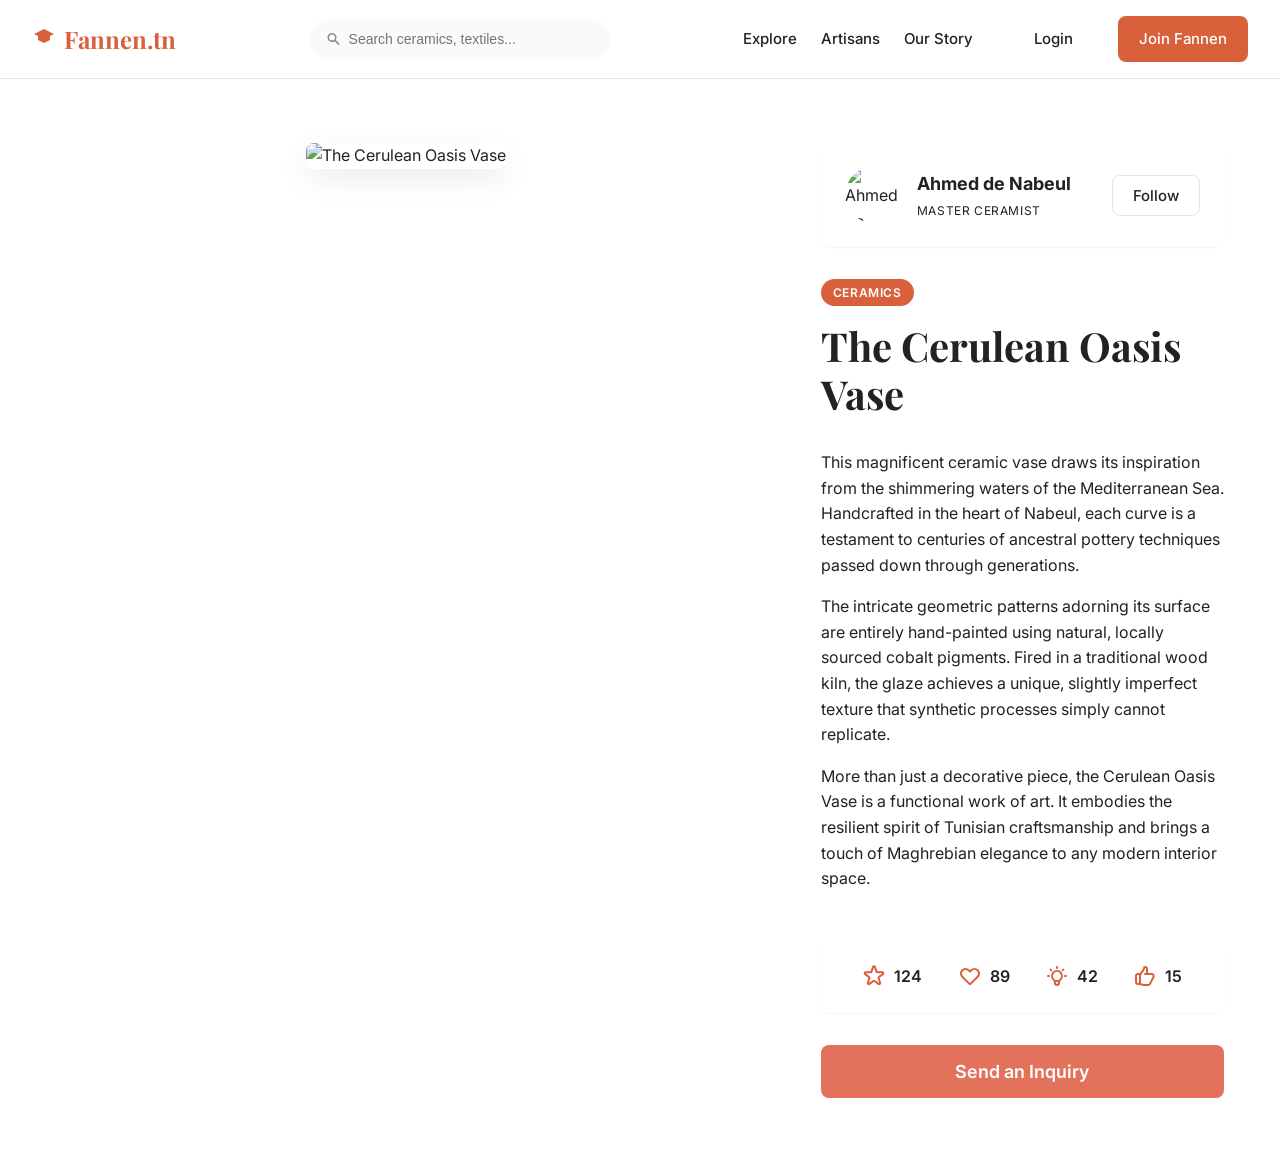
==== src/html/artwork_detail.html @ 959410f4 "Initial commit" ====
<!DOCTYPE html>
<html lang="en">

<head>
    <meta charset="UTF-8">
    <meta name="viewport" content="width=device-width, initial-scale=1.0">
    <title>The Cerulean Oasis Vase - Fannen.tn</title>
    <link rel="stylesheet" href="../css/styles.css">
</head>

<body class="artwork-detail-page">

    <!-- Navbar -->
    <header class="navbar">
        <div class="navbar-logo">
            <svg width="24" height="24" viewBox="0 0 24 24" fill="currentColor">
                <path d="M12 2L2 7l10 5 10-5-10-5zm0 7.5l-6-3v6.5l6 3 6-3v-6.5l-6 3z" />
            </svg>
            Fannen.tn
        </div>
        <div class="navbar-search">
            <svg viewBox="0 0 20 20" fill="currentColor">
                <path fill-rule="evenodd"
                    d="M8 4a4 4 0 100 8 4 4 0 000-8zM2 8a6 6 0 1110.89 3.476l4.817 4.817a1 1 0 01-1.414 1.414l-4.816-4.816A6 6 0 012 8z"
                    clip-rule="evenodd" />
            </svg>
            <input type="text" placeholder="Search ceramics, textiles...">
        </div>
        <nav class="navbar-nav">
            <a href="../index.html">Explore</a>
            <a href="#">Artisans</a>
            <a href="#">Our Story</a>
            <a href="auth.html" class="btn btn-ghost" style="margin-left: 1rem;">Login</a>
            <a href="auth.html" class="btn btn-primary">Join Fannen</a>
        </nav>
    </header>

    <main class="artwork-detail-layout container">

        <!-- Left Column (Visual Focus - 60%) -->
        <div class="artwork-left">
            <img src="../../Resources/img/img_8911.jpg"
                alt="The Cerulean Oasis Vase">
        </div>

        <!-- Right Column (Information & Interaction - 40%) -->
        <div class="artwork-right">

            <!-- Artisan Profile -->
            <div class="artisan-profile-card">
                <div class="artisan-info">
                    <img src="../../Resources/img/img_3085.jpg"
                        alt="Ahmed de Nabeul" class="artisan-avatar-lg">
                    <div>
                        <div class="font-bold text-lg" style="margin-bottom: 0.125rem;">Ahmed de Nabeul</div>
                        <div class="text-sm text-text-light"
                            style="text-transform: uppercase; font-size: 0.75rem; letter-spacing: 0.05em;">Master
                            Ceramist</div>
                    </div>
                </div>
                <button class="btn btn-outline" style="border-radius: var(--radius-md);">Follow</button>
            </div>

            <!-- Artwork Info -->
            <div class="artwork-info-card">
                <span class="badge"
                    style="position: static; display: inline-block; width: max-content; margin-bottom: 1rem;">Ceramics</span>
                <h1 class="font-heading">The Cerulean Oasis Vase</h1>

                <div class="artwork-description" style="margin-top: 1.5rem;">
                    <p>This magnificent ceramic vase draws its inspiration from the shimmering waters of the
                        Mediterranean Sea. Handcrafted in the heart of Nabeul, each curve is a testament to centuries of
                        ancestral pottery techniques passed down through generations.</p>
                    <p>The intricate geometric patterns adorning its surface are entirely hand-painted using natural,
                        locally sourced cobalt pigments. Fired in a traditional wood kiln, the glaze achieves a unique,
                        slightly imperfect texture that synthetic processes simply cannot replicate.</p>
                    <p>More than just a decorative piece, the Cerulean Oasis Vase is a functional work of art. It
                        embodies the resilient spirit of Tunisian craftsmanship and brings a touch of Maghrebian
                        elegance to any modern interior space.</p>
                </div>
            </div>

            <!-- Kudos Section -->
            <div class="kudos-horizontal-card">
                <div class="kudos-badge-item">
                    <svg width="24" height="24" fill="none" stroke="currentColor" viewBox="0 0 24 24">
                        <path stroke-linecap="round" stroke-linejoin="round" stroke-width="2"
                            d="M11.049 2.927c.3-.921 1.603-.921 1.902 0l1.519 4.674a1 1 0 00.95.69h4.915c.969 0 1.371 1.24.588 1.81l-3.976 2.888a1 1 0 00-.363 1.118l1.518 4.674c.3.922-.755 1.688-1.538 1.118l-3.976-2.888a1 1 0 00-1.176 0l-3.976 2.888c-.783.57-1.838-.197-1.538-1.118l1.518-4.674a1 1 0 00-.363-1.118l-3.976-2.888c-.784-.57-.38-1.81.588-1.81h4.914a1 1 0 00.951-.69l1.519-4.674z">
                        </path>
                    </svg>
                    <span>124</span>
                </div>
                <div class="kudos-badge-item">
                    <!-- Heart -->
                    <svg width="24" height="24" fill="none" stroke="currentColor" viewBox="0 0 24 24">
                        <path stroke-linecap="round" stroke-linejoin="round" stroke-width="2"
                            d="M4.318 6.318a4.5 4.5 0 000 6.364L12 20.364l7.682-7.682a4.5 4.5 0 00-6.364-6.364L12 7.636l-1.318-1.318a4.5 4.5 0 00-6.364 0z">
                        </path>
                    </svg>
                    <span>89</span>
                </div>
                <div class="kudos-badge-item">
                    <!-- Lightbulb -->
                    <svg width="24" height="24" fill="none" stroke="currentColor" viewBox="0 0 24 24">
                        <path stroke-linecap="round" stroke-linejoin="round" stroke-width="2"
                            d="M9.663 17h4.673M12 3v1m6.364 1.636l-.707.707M21 12h-1M4 12H3m3.343-5.657l-.707-.707m2.828 9.9a5 5 0 117.072 0l-.548.547A3.374 3.374 0 0014 18.469V19a2 2 0 11-4 0v-.531c0-.895-.356-1.754-.988-2.386l-.548-.547z">
                        </path>
                    </svg>
                    <span>42</span>
                </div>
                <div class="kudos-badge-item">
                    <!-- Hand (Thumbs Up) -->
                    <svg width="24" height="24" fill="none" stroke="currentColor" viewBox="0 0 24 24">
                        <path stroke-linecap="round" stroke-linejoin="round" stroke-width="2"
                            d="M14 10h4.764a2 2 0 011.789 2.894l-3.5 7A2 2 0 0115.263 21h-4.017c-.163 0-.326-.02-.485-.06L7 20m7-10V5a2 2 0 00-2-2h-.095c-.5 0-.905.405-.905.905 0 .714-.211 1.412-.608 2.006L7 11v9m7-10h-2M7 20H5a2 2 0 01-2-2v-6a2 2 0 012-2h2.5">
                        </path>
                    </svg>
                    <span>15</span>
                </div>
            </div>

            <!-- Call to Action -->
            <button class="btn-terracotta-solid" id="btn-inquiry-open">Send an Inquiry</button>

        </div>
    </main>

</body>

</html>
---- src/css/styles.css ----
/* Fannen.tn Global Styles */
@import url('https://fonts.googleapis.com/css2?family=Playfair+Display:ital,wght@0,400;0,600;0,700;1,400&family=Inter:wght@300;400;500;600&display=swap');

:root {
  --color-terracotta: #D8603B;
  --color-terracotta-hover: #BE5230;
  --color-terracotta-light: #FFF0ED;
  --color-deep-blue: #1A4358;
  --color-sand-beige: #FDFBFA;
  --color-sand-dark: #F2EBE1;
  --color-charcoal: #222222;
  --color-text-light: #555555;
  --color-text-lighter: #888888;
  --color-border: #E8E5E1;
  --color-white: #FFFFFF;
  --color-bg: #FAFAF9;

  --font-heading: 'Playfair Display', Georgia, serif;
  --font-body: 'Inter', system-ui, -apple-system, sans-serif;

  --shadow-sm: 0 1px 2px rgba(0, 0, 0, 0.04);
  --shadow-md: 0 4px 12px rgba(0, 0, 0, 0.05);
  --shadow-lg: 0 12px 24px rgba(0, 0, 0, 0.08);

  --radius-sm: 4px;
  --radius-md: 8px;
  --radius-lg: 16px;
  --radius-full: 9999px;
  
  --spacing-xs: 0.5rem;   /* 8px */
  --spacing-sm: 1rem;     /* 16px */
  --spacing-md: 1.5rem;   /* 24px */
  --spacing-lg: 2rem;     /* 32px */
  --spacing-xl: 3rem;     /* 48px */
  --spacing-xxl: 5rem;    /* 80px */
}

/* Reset & Base Elements */
*, *::before, *::after {
  box-sizing: border-box;
  margin: 0;
  padding: 0;
}

body {
  font-family: var(--font-body);
  color: var(--color-charcoal);
  background-color: var(--color-bg);
  line-height: 1.6;
  -webkit-font-smoothing: antialiased;
}

h1, h2, h3, h4, h5, h6 {
  font-family: var(--font-heading);
  font-weight: 700;
  color: var(--color-charcoal);
  line-height: 1.2;
}

p {
  color: var(--color-text-light);
}

a {
  color: var(--color-charcoal);
  text-decoration: none;
  transition: color 0.2s ease;
}

a:hover {
  color: var(--color-terracotta);
}

img {
  max-width: 100%;
  display: block;
}

button {
  cursor: pointer;
  font-family: var(--font-body);
}

ul {
  list-style: none;
}

/* Utilities */
.container {
  max-width: 1200px;
  margin: 0 auto;
  padding: 0 var(--spacing-sm);
}

.flex { display: flex; }
.flex-col { flex-direction: column; }
.items-center { align-items: center; }
.justify-between { justify-content: space-between; }
.justify-center { justify-content: center; }
.gap-xs { gap: var(--spacing-xs); }
.gap-sm { gap: var(--spacing-sm); }
.gap-md { gap: var(--spacing-md); }
.gap-lg { gap: var(--spacing-lg); }
.gap-xl { gap: var(--spacing-xl); }

.grid { display: grid; }
.grid-cols-2 { grid-template-columns: repeat(2, 1fr); }
.grid-cols-3 { grid-template-columns: repeat(3, 1fr); }
.grid-cols-4 { grid-template-columns: repeat(4, 1fr); }

.text-center { text-align: center; }
.text-sm { font-size: 0.875rem; }
.text-lg { font-size: 1.125rem; font-weight: 500; }
.text-terracotta { color: var(--color-terracotta); }
.font-bold { font-weight: 700; }
.font-heading { font-family: var(--font-heading); }

/* Buttons */
.btn {
  display: inline-flex;
  align-items: center;
  justify-content: center;
  padding: 0.625rem 1.25rem;
  border-radius: var(--radius-md);
  font-weight: 500;
  font-size: 0.9375rem;
  transition: all 0.2s ease;
  border: 1px solid transparent;
}

.btn-primary {
  background-color: var(--color-terracotta);
  color: var(--color-white);
}

.btn-primary:hover {
  background-color: var(--color-terracotta-hover);
  color: var(--color-white);
}

.btn-outline {
  border-color: var(--color-border);
  background-color: transparent;
  color: var(--color-charcoal);
}

.btn-outline:hover {
  border-color: var(--color-charcoal);
}

.btn-ghost {
  background-color: transparent;
  color: var(--color-charcoal);
}

.btn-ghost:hover {
  background-color: var(--color-sand-dark);
}

/* Forms */
.form-group {
  margin-bottom: var(--spacing-sm);
  display: flex;
  flex-direction: column;
}

.form-label {
  font-size: 0.875rem;
  font-weight: 600;
  margin-bottom: 0.375rem;
  color: var(--color-charcoal);
}

.form-control {
  width: 100%;
  padding: 0.75rem 1rem;
  border: 1px solid var(--color-border);
  border-radius: var(--radius-md);
  font-family: var(--font-body);
  font-size: 0.9375rem;
  transition: border-color 0.2s ease;
  background-color: var(--color-white);
}

.form-control:focus {
  outline: none;
  border-color: var(--color-terracotta);
  box-shadow: 0 0 0 3px var(--color-terracotta-light);
}

/* Navbar */
.navbar {
  display: flex;
  align-items: center;
  justify-content: space-between;
  padding: var(--spacing-sm) var(--spacing-lg);
  background-color: var(--color-white);
  border-bottom: 1px solid var(--color-border);
  position: sticky;
  top: 0;
  z-index: 100;
}

.navbar-logo {
  display: flex;
  align-items: center;
  gap: 0.5rem;
  font-family: var(--font-heading);
  font-size: 1.5rem;
  font-weight: 700;
  color: var(--color-terracotta);
}
.navbar-logo img {
  height: 24px;
}

.navbar-nav {
  display: flex;
  align-items: center;
  gap: var(--spacing-md);
  font-size: 0.9375rem;
  font-weight: 500;
}

.navbar-search {
  display: flex;
  align-items: center;
  background-color: var(--color-bg);
  border-radius: var(--radius-full);
  padding: 0.375rem 1rem;
  width: 300px;
}
.navbar-search input {
  border: none;
  background: transparent;
  width: 100%;
  padding: 0.375rem 0.5rem;
  font-size: 0.875rem;
}
.navbar-search input:focus {
  outline: none;
}
.navbar-search svg {
  width: 16px;
  height: 16px;
  color: var(--color-text-lighter);
}

/* Layout Blocks */
.hero-section {
  padding: var(--spacing-xxl) 0;
  text-align: center;
  background-color: var(--color-sand-beige);
}

.hero-section h1 {
  font-size: 3.5rem;
  max-width: 800px;
  margin: 0 auto var(--spacing-md);
}

.hero-section p {
  font-size: 1.125rem;
  max-width: 600px;
  margin: 0 auto var(--spacing-lg);
}

/* Masonry/Grid Gallery */
.gallery-grid {
  display: grid;
  grid-template-columns: repeat(auto-fill, minmax(280px, 1fr));
  gap: var(--spacing-lg);
  margin-top: var(--spacing-xl);
  padding-bottom: var(--spacing-xxl);
}

.artwork-card {
  display: flex;
  flex-direction: column;
  background: var(--color-white);
  border-radius: var(--radius-md);
  overflow: hidden;
  box-shadow: var(--shadow-sm);
  transition: transform 0.2s ease, box-shadow 0.2s ease;
  border: 1px solid var(--color-border);
}

.artwork-card:hover {
  transform: translateY(-4px);
  box-shadow: var(--shadow-md);
}

.artwork-img-box {
  position: relative;
  aspect-ratio: 4/5;
  overflow: hidden;
}

.artwork-img-box img {
  width: 100%;
  height: 100%;
  object-fit: cover;
  transition: transform 0.5s ease;
}

.artwork-card:hover .artwork-img-box img {
  transform: scale(1.05);
}

.badge {
  position: absolute;
  top: 1rem;
  left: 1rem;
  background: var(--color-terracotta);
  color: var(--color-white);
  padding: 0.25rem 0.75rem;
  border-radius: var(--radius-full);
  font-size: 0.75rem;
  font-weight: 600;
  letter-spacing: 0.05em;
  text-transform: uppercase;
}

.artwork-content {
  padding: var(--spacing-sm);
}

.artwork-title {
  font-family: var(--font-heading);
  font-size: 1.25rem;
  margin-bottom: 0.25rem;
}

.artwork-artisan {
  font-size: 0.875rem;
  color: var(--color-text-light);
  display: flex;
  align-items: center;
  gap: 0.25rem;
}

.artwork-footer {
  display: flex;
  justify-content: space-between;
  align-items: center;
  margin-top: 1rem;
  padding-top: 1rem;
  border-top: 1px solid var(--color-border);
}

.kudos-btn {
  background: transparent;
  border: none;
  color: var(--color-text-light);
  display: flex;
  align-items: center;
  gap: 0.375rem;
  font-size: 0.875rem;
  transition: color 0.2s ease;
}

.kudos-btn:hover {
  color: var(--color-terracotta);
}

/* Footer elements */
.site-footer {
  background-color: var(--color-white);
  border-top: 1px solid var(--color-border);
  padding: var(--spacing-xl) 0 var(--spacing-lg);
}

.footer-main {
  display: grid;
  grid-template-columns: 2fr 1fr 1fr 1fr;
  gap: var(--spacing-xl);
  margin-bottom: var(--spacing-xl);
}

.footer-brand h2 {
  font-size: 1.5rem;
  color: var(--color-terracotta);
  margin-bottom: var(--spacing-sm);
}

.footer-brand p {
  font-size: 0.875rem;
}

.footer-col h3 {
  font-size: 0.875rem;
  text-transform: uppercase;
  letter-spacing: 0.05em;
  margin-bottom: 1rem;
  color: var(--color-charcoal);
}

.footer-col ul {
  display: flex;
  flex-direction: column;
  gap: 0.5rem;
}

.footer-col a {
  color: var(--color-text-light);
  font-size: 0.875rem;
}

.footer-col a:hover {
  color: var(--color-terracotta);
}

.footer-bottom {
  border-top: 1px solid var(--color-border);
  padding-top: var(--spacing-md);
  display: flex;
  justify-content: space-between;
  align-items: center;
  font-size: 0.75rem;
  color: var(--color-text-lighter);
}

/* ============================
   Forms & Inputs Extensions
   ============================ */
.checkbox-group {
  display: flex;
  align-items: center;
  gap: 0.5rem;
  font-size: 0.875rem;
}
.checkbox-group input {
  accent-color: var(--color-terracotta);
}
.text-link {
  color: var(--color-terracotta);
  font-weight: 500;
  text-decoration: none;
  font-size: 0.875rem;
}

/* ============================
   Auth Screen Layout
   ============================ */
.auth-layout {
  display: flex;
  min-height: 100vh;
  background-color: var(--color-white);
}

.auth-hero {
  flex: 1;
  position: relative;
  background-color: var(--color-charcoal);
  display: flex;
  flex-direction: column;
  justify-content: center;
  padding: var(--spacing-xxl);
  overflow: hidden;
}

.auth-hero img {
  position: absolute;
  top: 0; left: 0; width: 100%; height: 100%;
  object-fit: cover;
  opacity: 0.6;
}

.auth-hero-overlay {
  position: relative;
  z-index: 10;
  color: var(--color-white);
  max-width: 500px;
  background: rgba(0,0,0,0.3);
  padding: var(--spacing-lg);
  border-radius: var(--radius-lg);
  backdrop-filter: blur(4px);
}

.auth-hero-overlay h1 {
  color: var(--color-white);
  font-size: 3rem;
  margin-bottom: var(--spacing-md);
}

.auth-form-side {
  width: 500px;
  display: flex;
  flex-direction: column;
  justify-content: center;
  align-items: center;
  padding: var(--spacing-xl);
}

.auth-box {
  width: 100%;
  max-width: 380px;
}

.auth-tabs {
  display: flex;
  margin-bottom: var(--spacing-lg);
  background: var(--color-bg);
  border-radius: var(--radius-full);
  padding: 0.25rem;
}

.auth-tab {
  flex: 1;
  padding: 0.5rem 1rem;
  border-radius: var(--radius-full);
  border: none;
  background: transparent;
  color: var(--color-text-light);
  font-weight: 600;
  cursor: pointer;
}
.auth-tab.active {
  background: var(--color-white);
  color: var(--color-charcoal);
  box-shadow: var(--shadow-sm);
}

.social-auth {
  display: flex;
  gap: var(--spacing-sm);
  margin-top: var(--spacing-md);
}

.social-auth .btn {
  flex: 1;
}

/* ============================
   Modal / Inquiry Overlay
   ============================ */
.modal-overlay {
  position: fixed;
  top: 0; left: 0; width: 100%; height: 100%;
  background-color: rgba(34, 34, 34, 0.7);
  display: flex;
  justify-content: center;
  align-items: center;
  z-index: 1000;
  padding: var(--spacing-md);
}

.modal-content {
  background: var(--color-white);
  border-radius: var(--radius-lg);
  width: 100%;
  max-width: 500px;
  padding: var(--spacing-xl);
  box-shadow: var(--shadow-lg);
  position: relative;
}

.modal-close {
  position: absolute;
  top: 1rem; right: 1rem;
  background: transparent;
  border: none;
  color: var(--color-text-lighter);
  font-size: 1.5rem;
  cursor: pointer;
}
.modal-close:hover {
  color: var(--color-charcoal);
}

.modal-icon {
  width: 48px; height: 48px;
  border-radius: var(--radius-full);
  background: var(--color-terracotta-light);
  color: var(--color-terracotta);
  display: flex;
  align-items: center;
  justify-content: center;
  margin: 0 auto var(--spacing-md);
}

/* ============================
   Dashboard Layout
   ============================ */
.dashboard-layout {
  display: flex;
  height: 100vh;
  overflow: hidden;
  background-color: var(--color-bg);
}

.sidebar {
  width: 250px;
  background-color: var(--color-white);
  border-right: 1px solid var(--color-border);
  display: flex;
  flex-direction: column;
}

.sidebar-header {
  padding: var(--spacing-md);
  border-bottom: 1px solid var(--color-border);
}

.sidebar-nav {
  flex: 1;
  padding: var(--spacing-md) 0;
  display: flex;
  flex-direction: column;
  gap: 0.25rem;
}

.sidebar-link {
  display: flex;
  align-items: center;
  gap: 0.75rem;
  padding: 0.75rem var(--spacing-md);
  color: var(--color-text-light);
  font-weight: 500;
}
.sidebar-link:hover, .sidebar-link.active {
  color: var(--color-terracotta);
  background-color: var(--color-terracotta-light);
  border-right: 3px solid var(--color-terracotta);
}

.sidebar-footer {
  padding: var(--spacing-md);
  border-top: 1px solid var(--color-border);
}

.dashboard-main {
  flex: 1;
  display: flex;
  flex-direction: column;
  overflow-y: auto;
}

.dashboard-header {
  padding: var(--spacing-md) var(--spacing-xl);
  background: var(--color-white);
  border-bottom: 1px solid var(--color-border);
  display: flex;
  justify-content: space-between;
  align-items: center;
}

.dashboard-content {
  padding: var(--spacing-xl);
}

.stats-grid {
  display: grid;
  grid-template-columns: repeat(3, 1fr);
  gap: var(--spacing-md);
  margin-bottom: var(--spacing-xl);
}

.stat-card {
  background: var(--color-white);
  padding: var(--spacing-md);
  border-radius: var(--radius-md);
  border: 1px solid var(--color-border);
  display: flex;
  align-items: center;
  gap: 1rem;
}
.stat-icon {
  width: 40px; height: 40px;
  border-radius: var(--radius-full);
  background: var(--color-terracotta-light);
  color: var(--color-terracotta);
  display: flex;
  align-items: center;
  justify-content: center;
}

/* File Upload Zone */
.upload-zone {
  border: 2px dashed var(--color-border);
  border-radius: var(--radius-lg);
  padding: var(--spacing-xl);
  text-align: center;
  background: var(--color-white);
  margin-bottom: var(--spacing-xl);
  transition: border-color 0.2s ease;
}
.upload-zone:hover {
  border-color: var(--color-terracotta);
}

/* Data Table */
.data-table-container {
  background: var(--color-white);
  border: 1px solid var(--color-border);
  border-radius: var(--radius-md);
  overflow: hidden;
}

.data-table {
  width: 100%;
  border-collapse: collapse;
  text-align: left;
}

.data-table th, .data-table td {
  padding: 1rem;
  border-bottom: 1px solid var(--color-border);
}

.data-table th {
  background-color: var(--color-bg);
  color: var(--color-text-light);
  font-weight: 600;
  font-size: 0.8125rem;
  text-transform: uppercase;
}

.data-table tbody tr:hover {
  background-color: var(--color-bg);
}

.status-badge {
  display: inline-block;
  padding: 0.25rem 0.5rem;
  border-radius: var(--radius-full);
  font-size: 0.75rem;
  font-weight: 600;
  background: var(--color-sand-dark);
  color: var(--color-charcoal);
}
.status-badge.published {
  background: #E6F4EA;
  color: #1E8E3E;
}

/* ============================
   Inbox Layout
   ============================ */
.inbox-container {
  display: flex;
  height: calc(100vh - 70px);
  background: var(--color-white);
  border-top: 1px solid var(--color-border);
}

.inbox-list {
  width: 320px;
  border-right: 1px solid var(--color-border);
  display: flex;
  flex-direction: column;
}

.inbox-search {
  padding: var(--spacing-sm);
  border-bottom: 1px solid var(--color-border);
}
.inbox-search input {
  width: 100%;
  padding: 0.5rem 1rem;
  border-radius: var(--radius-full);
  border: 1px solid var(--color-border);
  background: var(--color-bg);
}

.conversation-item {
  display: flex;
  gap: 0.75rem;
  padding: var(--spacing-md);
  border-bottom: 1px solid var(--color-border);
  cursor: pointer;
  transition: background 0.2s ease;
}
.conversation-item:hover, .conversation-item.active {
  background-color: var(--color-bg);
  border-left: 3px solid var(--color-terracotta);
}

.avatar {
  width: 48px; height: 48px;
  border-radius: var(--radius-full);
  object-fit: cover;
}

.chat-view {
  flex: 1;
  display: flex;
  flex-direction: column;
  background: var(--color-bg);
}

.chat-header {
  padding: var(--spacing-sm) var(--spacing-lg);
  background: var(--color-white);
  border-bottom: 1px solid var(--color-border);
  display: flex;
  align-items: center;
  gap: 1rem;
}

.chat-messages {
  flex: 1;
  padding: var(--spacing-xl);
  overflow-y: auto;
  display: flex;
  flex-direction: column;
  gap: 1rem;
}

.message-bubble {
  max-width: 70%;
  padding: 1rem;
  border-radius: var(--radius-lg);
  font-size: 0.9375rem;
}
.message-received {
  background: var(--color-white);
  border: 1px solid var(--color-border);
  align-self: flex-start;
  border-bottom-left-radius: 0;
}
.message-sent {
  background: var(--color-terracotta);
  color: var(--color-white);
  align-self: flex-end;
  border-bottom-right-radius: 0;
}

.chat-input-area {
  padding: var(--spacing-md);
  background: var(--color-white);
  border-top: 1px solid var(--color-border);
  display: flex;
  gap: var(--spacing-sm);
}
.chat-input-area input {
  flex: 1;
  padding: 1rem;
  border-radius: var(--radius-full);
  border: 1px solid var(--color-border);
  background: var(--color-bg);
}

/* ============================
   Artwork Detail Page
   ============================ */
.artwork-detail-page {
  background-color: var(--color-sand-light); /* Solid Light Sand */
  min-height: 100vh;
}

.artwork-detail-layout {
  display: flex;
  gap: 4rem; /* High padding */
  padding: 4rem 1rem;
  max-width: 1200px;
  margin: 0 auto;
  align-items: flex-start;
}

@media (max-width: 900px) {
  .artwork-detail-layout {
    flex-direction: column;
    padding: 2rem var(--spacing-sm);
  }
}

.artwork-left {
  flex: 0 0 60%;
  display: flex;
  justify-content: center;
}

.artwork-left img {
  border-radius: var(--radius-md); /* 8px rounded corners */
  box-shadow: 0 10px 30px rgba(0,0,0,0.08); /* Subtle shadow to make it pop */
  max-width: 100%;
  height: auto;
  object-fit: cover;
}

.artwork-right {
  flex: 1;
  display: flex;
  flex-direction: column;
  gap: 2rem;
}

.artisan-profile-card {
  display: flex;
  align-items: center;
  justify-content: space-between;
  background-color: var(--color-white);
  padding: var(--spacing-md);
  border-radius: var(--radius-md); /* 8px rounded corners */
  box-shadow: var(--shadow-sm);
}

.artisan-info {
  display: flex;
  align-items: center;
  gap: var(--spacing-sm);
}

.artisan-avatar-lg {
  width: 56px;
  height: 56px;
  border-radius: var(--radius-full);
  object-fit: cover;
}

.artwork-info-card {
  display: flex;
  flex-direction: column;
}

.artwork-info-card h1 {
  font-size: 2.5rem;
  margin-bottom: 0.5rem;
}

.artwork-description p {
  margin-bottom: 1rem;
  color: var(--color-charcoal);
}

.kudos-horizontal-card {
  display: flex;
  align-items: center;
  justify-content: space-around;
  background-color: var(--color-white);
  padding: var(--spacing-md);
  border-radius: var(--radius-md); /* 8px rounded corners */
  box-shadow: var(--shadow-sm);
}

.kudos-badge-item {
  display: flex;
  align-items: center;
  gap: 0.5rem;
  color: var(--color-charcoal);
  font-weight: 600;
}

.kudos-badge-item svg {
  color: var(--color-terracotta);
}

.btn-terracotta-solid {
  background-color: #E2725B;
  color: var(--color-white);
  padding: 1rem 2rem;
  font-size: 1.125rem;
  font-weight: 600;
  border-radius: var(--radius-md); /* 8px rounded corners */
  text-align: center;
  border: none;
  width: 100%;
  cursor: pointer;
  transition: background-color 0.2s ease;
}

.btn-terracotta-solid:hover {
  background-color: #c95c46;
}
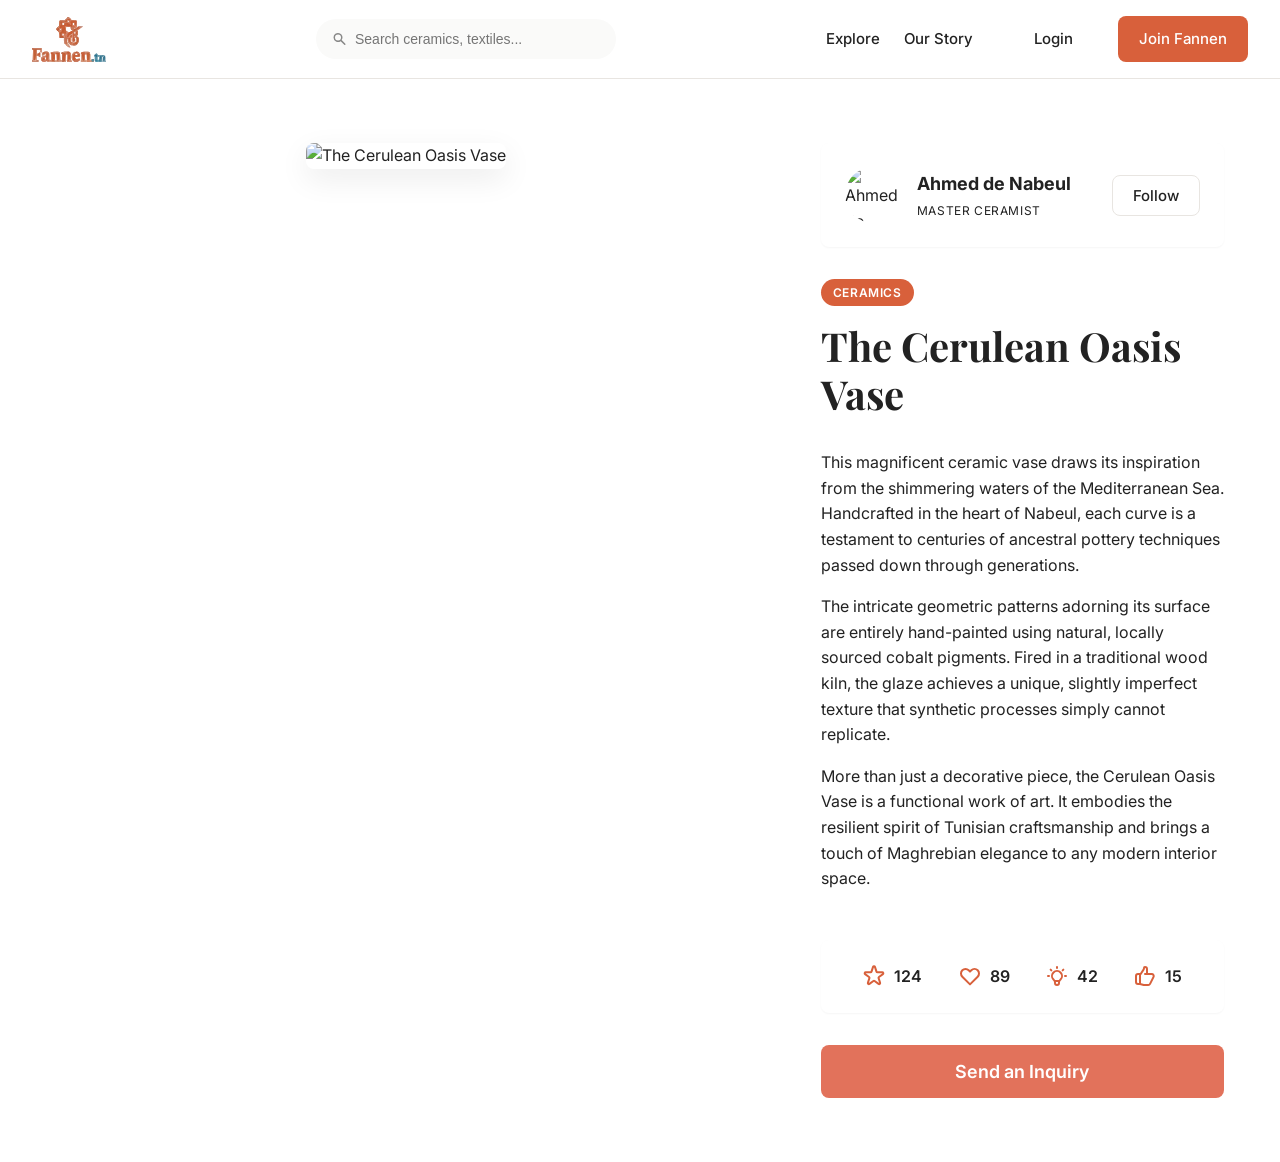
==== commit e1ede329: "First functioning prototype version with only HTML and CSS. Fixed image href bugs" ====
--- a/src/html/artwork_detail.html
+++ b/src/html/artwork_detail.html
@@ -12,12 +12,11 @@
 
     <!-- Navbar -->
     <header class="navbar">
-        <div class="navbar-logo">
-            <svg width="24" height="24" viewBox="0 0 24 24" fill="currentColor">
-                <path d="M12 2L2 7l10 5 10-5-10-5zm0 7.5l-6-3v6.5l6 3 6-3v-6.5l-6 3z" />
-            </svg>
-            Fannen.tn
-        </div>
+        <a href="../index.html">
+            <div class="navbar-logo">
+                <img src="../../Resources/logo/logo.svg" alt="Fannen.tn Logo">
+            </div>
+        </a>
         <div class="navbar-search">
             <svg viewBox="0 0 20 20" fill="currentColor">
                 <path fill-rule="evenodd"
@@ -28,8 +27,7 @@
         </div>
         <nav class="navbar-nav">
             <a href="../index.html">Explore</a>
-            <a href="#">Artisans</a>
-            <a href="#">Our Story</a>
+            <a href="our_story.html">Our Story</a>
             <a href="auth.html" class="btn btn-ghost" style="margin-left: 1rem;">Login</a>
             <a href="auth.html" class="btn btn-primary">Join Fannen</a>
         </nav>
@@ -39,7 +37,7 @@
 
         <!-- Left Column (Visual Focus - 60%) -->
         <div class="artwork-left">
-            <img src="../../Resources/img/img_8911.jpg"
+            <img src="https://images.unsplash.com/photo-1631125915902-d8abe9225ff2?q=80&w=687&auto=format&fit=crop&ixlib=rb-4.1.0&ixid=M3wxMjA3fDB8MHxwaG90by1wYWdlfHx8fGVufDB8fHx8fA%3D%3Ds"
                 alt="The Cerulean Oasis Vase">
         </div>
 
@@ -49,7 +47,7 @@
             <!-- Artisan Profile -->
             <div class="artisan-profile-card">
                 <div class="artisan-info">
-                    <img src="../../Resources/img/img_3085.jpg"
+                    <img src="https://images.unsplash.com/photo-1568602471122-7832951cc4c5?w=600&auto=format&fit=crop&q=60&ixlib=rb-4.1.0&ixid=M3wxMjA3fDB8MHxzZWFyY2h8OHx8cGVyc29ufGVufDB8fDB8fHww"
                         alt="Ahmed de Nabeul" class="artisan-avatar-lg">
                     <div>
                         <div class="font-bold text-lg" style="margin-bottom: 0.125rem;">Ahmed de Nabeul</div>
--- a/src/css/styles.css
+++ b/src/css/styles.css
@@ -201,17 +201,8 @@
   z-index: 100;
 }
 
-.navbar-logo {
-  display: flex;
-  align-items: center;
-  gap: 0.5rem;
-  font-family: var(--font-heading);
-  font-size: 1.5rem;
-  font-weight: 700;
-  color: var(--color-terracotta);
-}
 .navbar-logo img {
-  height: 24px;
+  height: 5vh;
 }
 
 .navbar-nav {
@@ -271,7 +262,7 @@
   grid-template-columns: repeat(auto-fill, minmax(280px, 1fr));
   gap: var(--spacing-lg);
   margin-top: var(--spacing-xl);
-  padding-bottom: var(--spacing-xxl);
+  margin-bottom: var(--spacing-lg);
 }
 
 .artwork-card {
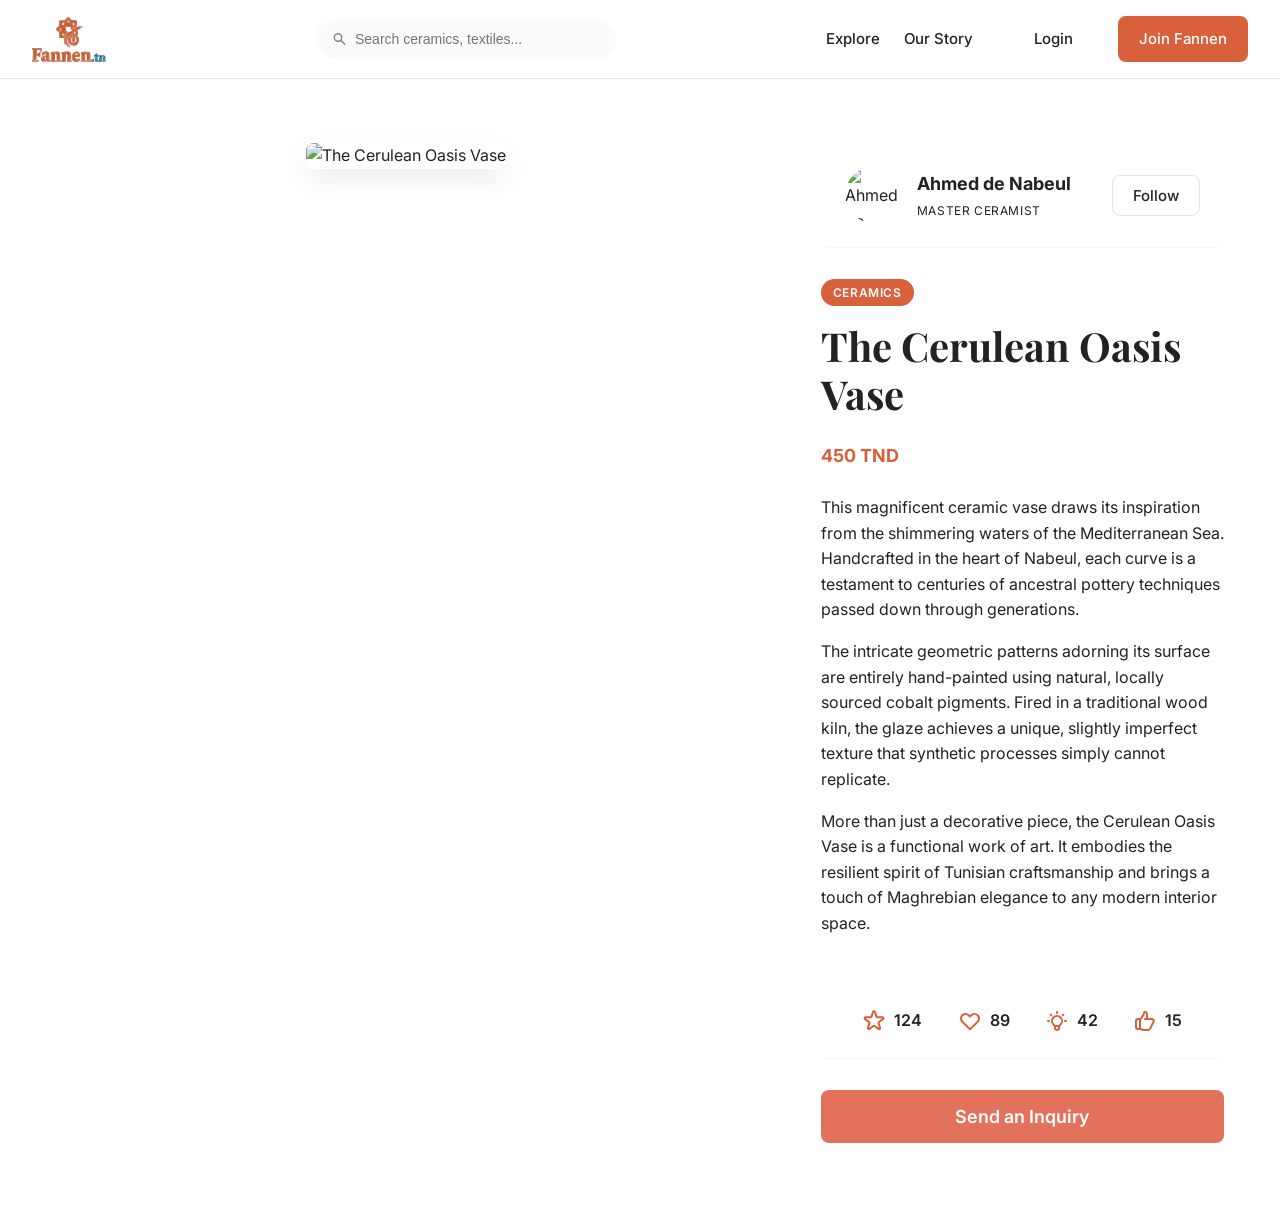
==== commit 68d2a861: "Updated documentation and fixed minor bugs" ====
--- a/src/html/artwork_detail.html
+++ b/src/html/artwork_detail.html
@@ -28,8 +28,8 @@
         <nav class="navbar-nav">
             <a href="../index.html">Explore</a>
             <a href="our_story.html">Our Story</a>
-            <a href="auth.html" class="btn btn-ghost" style="margin-left: 1rem;">Login</a>
-            <a href="auth.html" class="btn btn-primary">Join Fannen</a>
+            <a href="signin.html" class="btn btn-ghost" style="margin-left: 1rem;">Login</a>
+            <a href="register.html" class="btn btn-primary">Join Fannen</a>
         </nav>
     </header>
 
@@ -64,6 +64,7 @@
                 <span class="badge"
                     style="position: static; display: inline-block; width: max-content; margin-bottom: 1rem;">Ceramics</span>
                 <h1 class="font-heading">The Cerulean Oasis Vase</h1>
+                <p class="text-lg font-bold text-terracotta" id="artwork-price" style="margin-top: 1rem;">450 TND</p>
 
                 <div class="artwork-description" style="margin-top: 1.5rem;">
                     <p>This magnificent ceramic vase draws its inspiration from the shimmering waters of the
@@ -123,6 +124,8 @@
         </div>
     </main>
 
+    <script src="../js/static/main.js"></script>
+    <script src="../js/static/interaction.js"></script>
 </body>
 
 </html>
--- a/src/css/styles.css
+++ b/src/css/styles.css
@@ -35,6 +35,11 @@
   --spacing-xxl: 5rem;    /* 80px */
 }
 
+/* Role-based Visibility Helpers */
+.hidden-role {
+    display: none !important;
+}
+
 /* Reset & Base Elements */
 *, *::before, *::after {
   box-sizing: border-box;
@@ -239,9 +244,40 @@
 
 /* Layout Blocks */
 .hero-section {
+  position: relative;
+  overflow: hidden;
   padding: var(--spacing-xxl) 0;
   text-align: center;
   background-color: var(--color-sand-beige);
+}
+
+.hero-video {
+  position: absolute;
+  top: 0;
+  left: 0;
+  width: 100%;
+  height: 100%;
+  object-fit: cover;
+  filter: blur(3px);
+  transform: scale(1.03);
+  z-index: 0;
+}
+
+.hero-overlay {
+  position: absolute;
+  inset: 0;
+  background: rgba(0, 0, 0, 0.35);
+  z-index: 1;
+}
+
+.hero-section .container {
+  position: relative;
+  z-index: 2;
+}
+
+.hero-section h1,
+.hero-section p {
+  color: var(--color-white);
 }
 
 .hero-section h1 {
